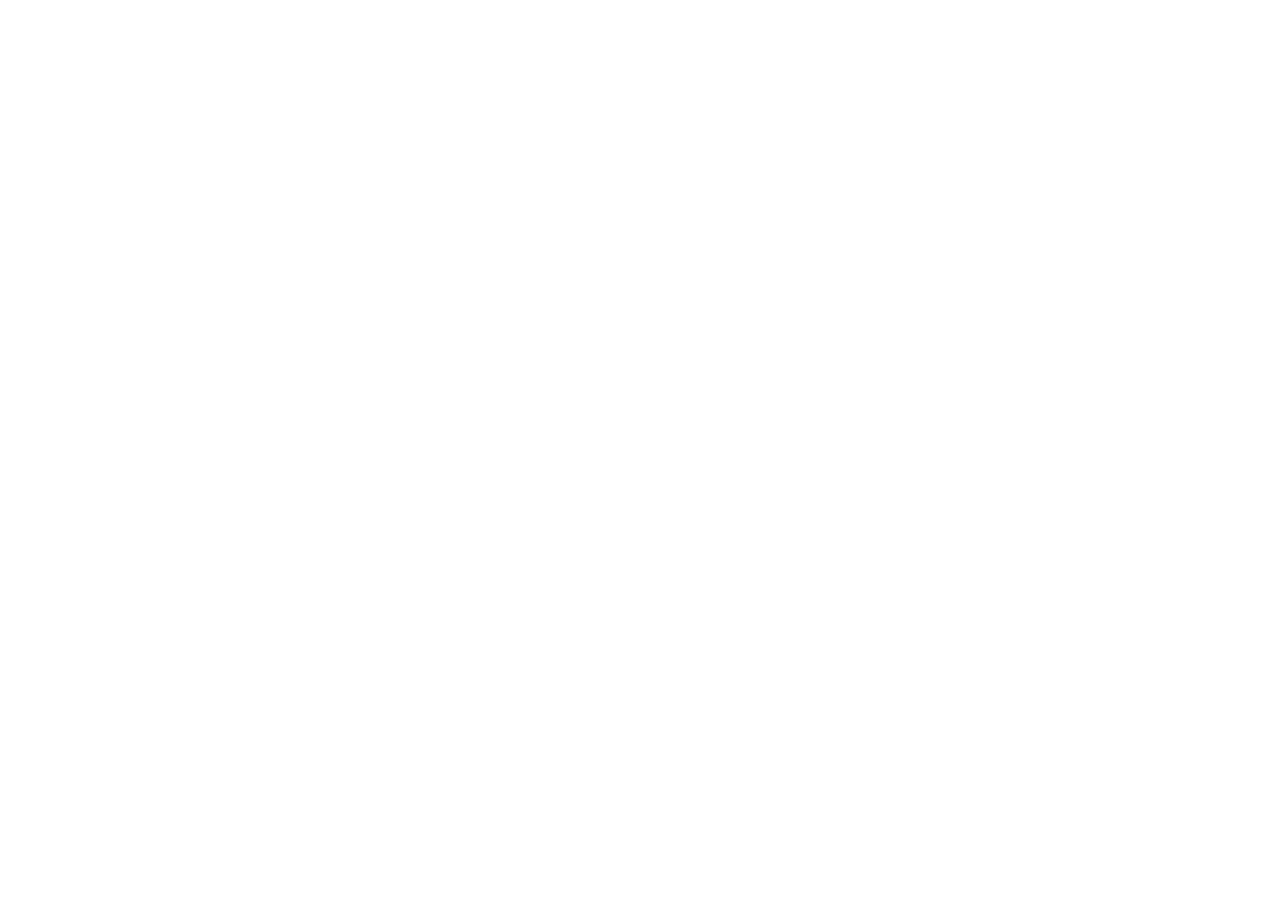
==== index.html @ 009076ec "first commit" ====
<!DOCTYPE html>
<html lang="en">
<head>
          <meta charset="UTF-8">
          <meta name="viewport" content="width=device-width, initial-scale=1.0">
          <title>B10A1-Challenge-Begins</title>
          <link rel="stylesheet" href="styles/style.css">
          <link rel="shortcut icon" href="developer-icon.png" type="image/x-icon">
</head>
<body>
          
</body>
</html>
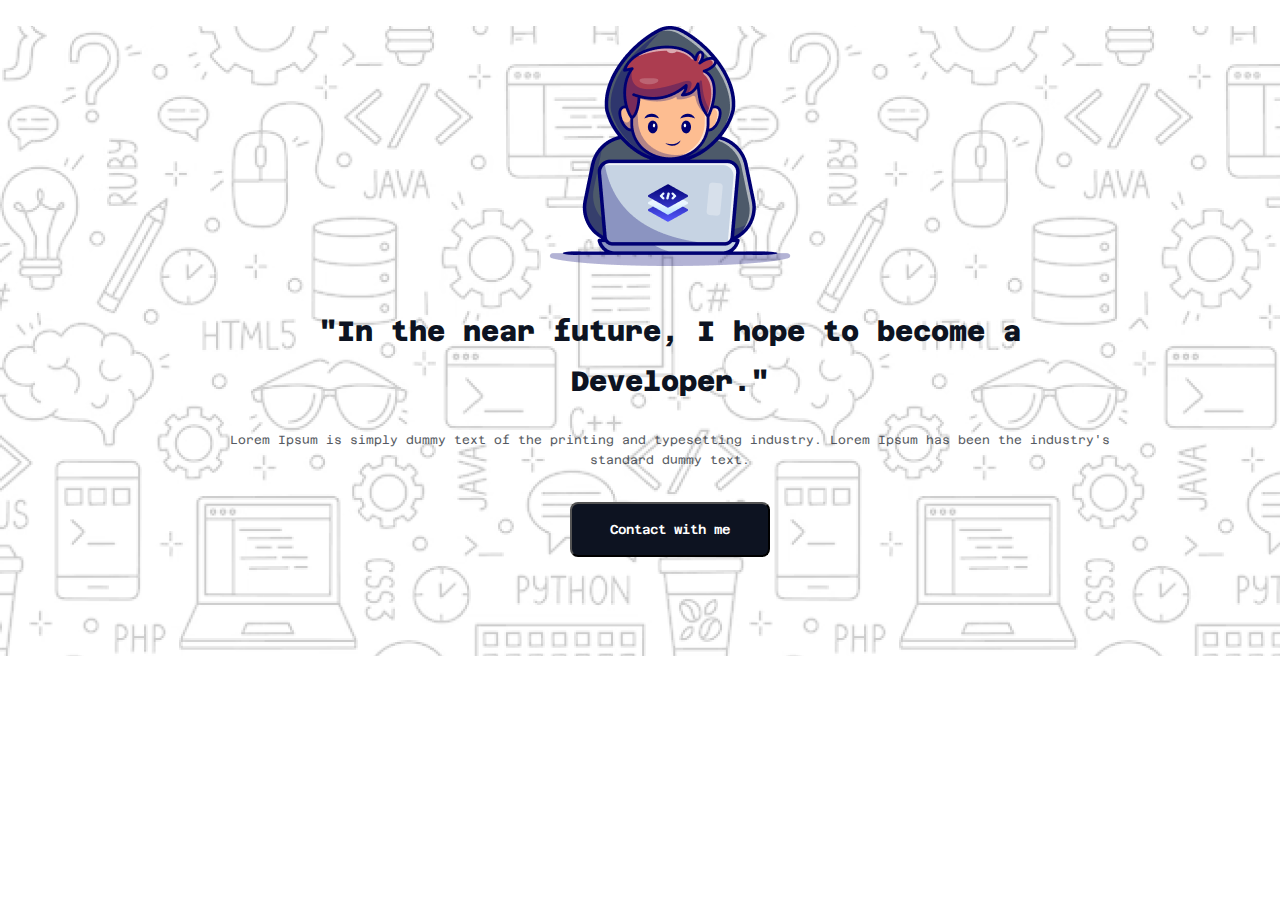
==== commit f8c7183e: "added by banner section" ====
--- a/index.html
+++ b/index.html
@@ -8,6 +8,35 @@
           <link rel="shortcut icon" href="developer-icon.png" type="image/x-icon">
 </head>
 <body>
+          <header>
+                    <!-- <nav class="navbar">
+                       <div class="nav-content">
+                               <h1>Awlad.H</h1>
+                                <button>Download Resume</button>
+                       </div>
+                    </nav> -->
+         <!-- banner-section-started-here -->
+
+         <div class="banner">
+          <div class="banner-content">
+               <div class="banner-container">
+
+                    <img src="./assets/Group.png" alt="">
+                    <h1>"In the near future, I hope to become a Developer."</h1>
+                    <p>Lorem Ipsum is simply dummy text of the printing and typesetting industry. Lorem Ipsum has been the industry's standard dummy text.</p>
+                    <button><span id="color">Contact with me</span></button>
+               </div>
+
+
+          </div>
+              
+         </div>
+
+         <!-- banner-section-ending-here -->
+                    
+          </header>
+          <main></main>
+          <footer></footer>
           
 </body>
 </html>--- a/styles/style.css
+++ b/styles/style.css
@@ -0,0 +1,90 @@
+@import url('https://fonts.googleapis.com/css2?family=Azeret+Mono:ital,wght@0,100..900;1,100..900&display=swap');
+
+
+
+*{
+          margin: 0;
+          padding: 0;
+}
+
+body{
+          font-family: "Azeret Mono", monospace;
+          font-optical-sizing: auto;
+}
+
+/* .navbar{
+          width: 1340px;
+          height: 60px;
+          margin: 0 auto;
+          border: 2px solid red;
+          margin-bottom: 10px;    
+}
+.navbar .nav-content{
+          display: flex;
+          flex-direction: column;
+          justify-content: space-between;
+
+}
+
+.navbar-name{
+          display: flex;
+          flex-direction: column;
+          justify-content:space-around; 
+          margin: 0 auto;
+} */
+
+.banner{
+          width: 1340px;
+          height: 630px;
+          margin: 0 auto;
+          background-image:url("../assets/Hero-bg.png") ;
+}
+.banner-content{
+          width: 898px;
+          height: 561px;
+          margin: 0 auto;
+          margin-top: 26px;
+}
+.banner-container{
+          display: flex;
+          flex-direction: column;
+          justify-content: center;
+          align-items: center;
+}
+.banner-container img{
+    margin-bottom: 40px;
+}
+.banner-container h1{
+          color: rgb(13, 19, 33);
+          font-family: Azeret Mono;
+          font-size: 28px;
+          font-weight: 800;
+          line-height: 50px;
+          text-align: center;
+          margin-bottom: 24px;
+ }
+ .banner-container p{
+          color: rgb(13, 19, 33);
+          font-family: Azeret Mono;
+          font-size: 12px;
+          font-weight: 400;
+          line-height: 20px;
+          opacity: 0.7;
+          text-align: center;
+          margin-bottom: 32px;
+ }
+
+ .banner-container button{
+          width: 200px;
+          height: 55px;
+          border-radius: 8px;
+          background: rgb(13, 19, 33);
+          
+ }
+#color{
+          color: rgb(255, 255, 255);
+          font-family: Azeret Mono;
+          font-size: 13px;
+          font-weight: 600;
+          line-height: 23px
+}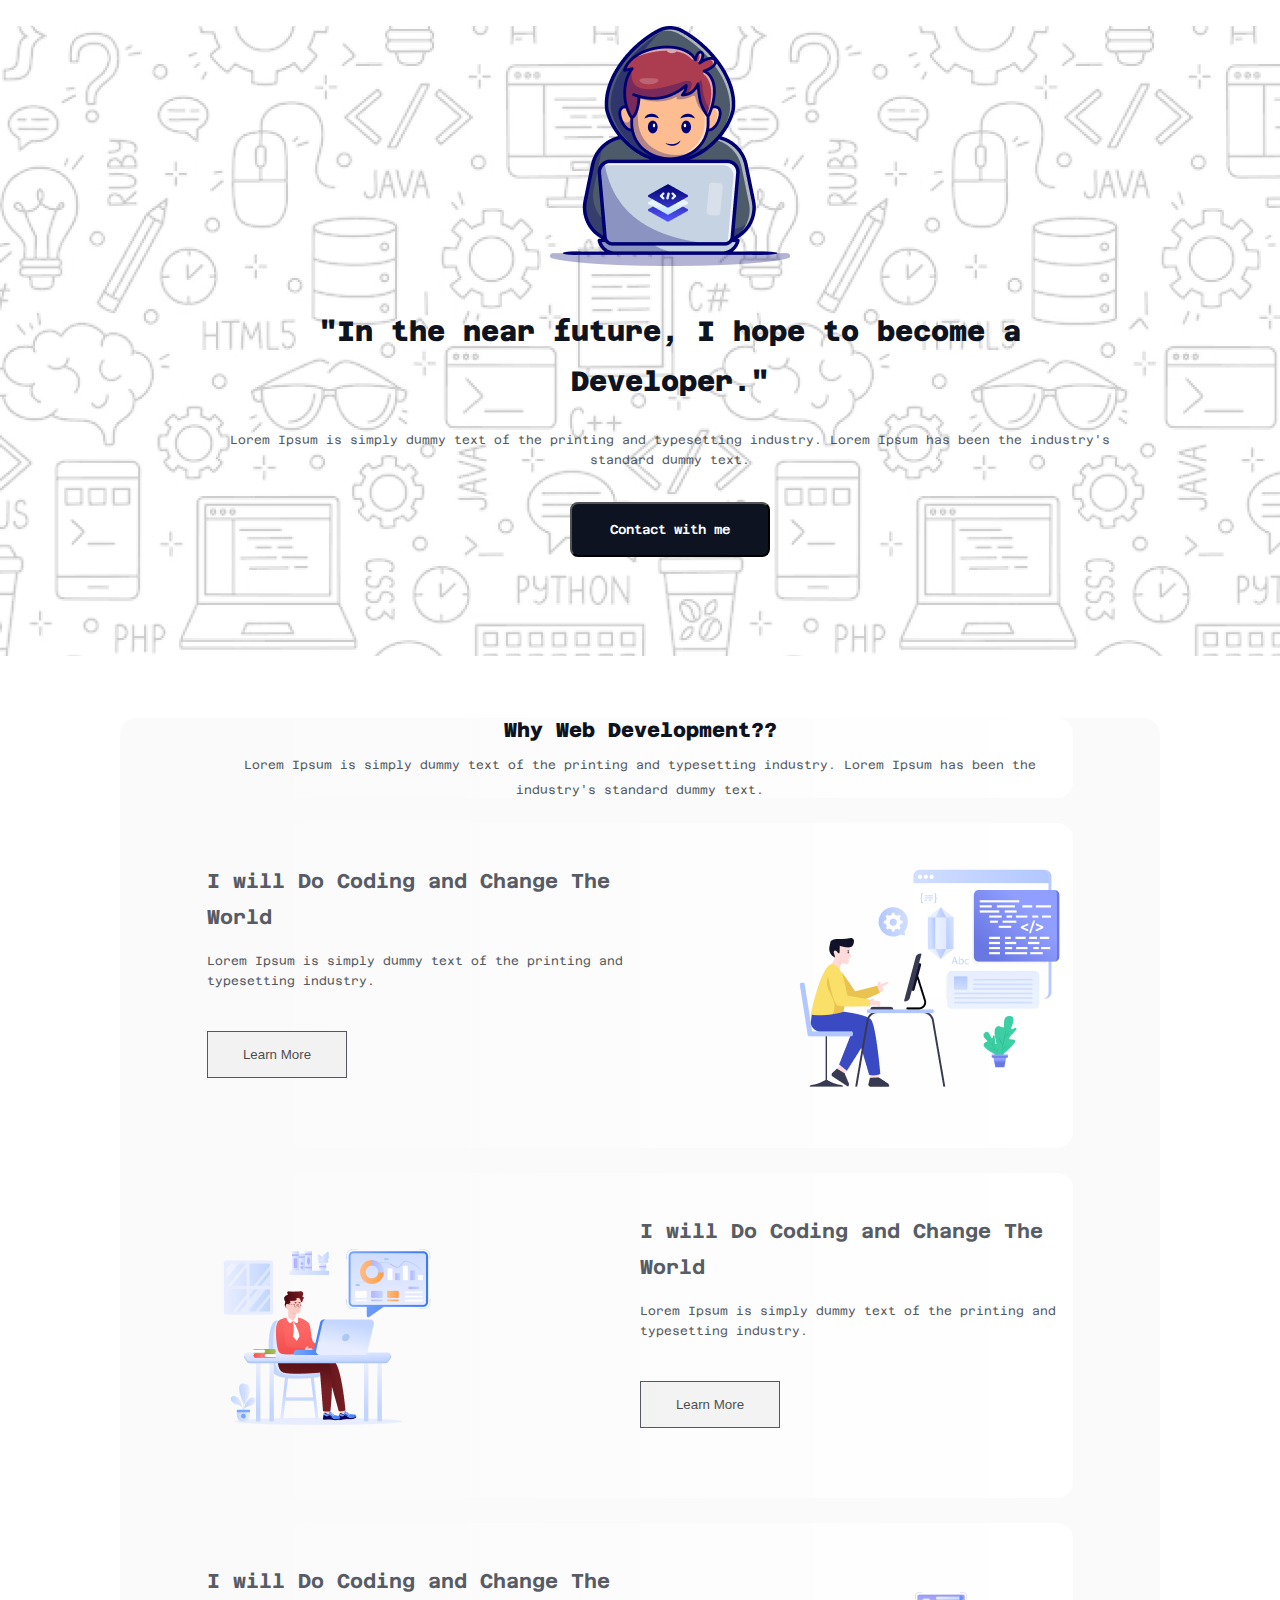
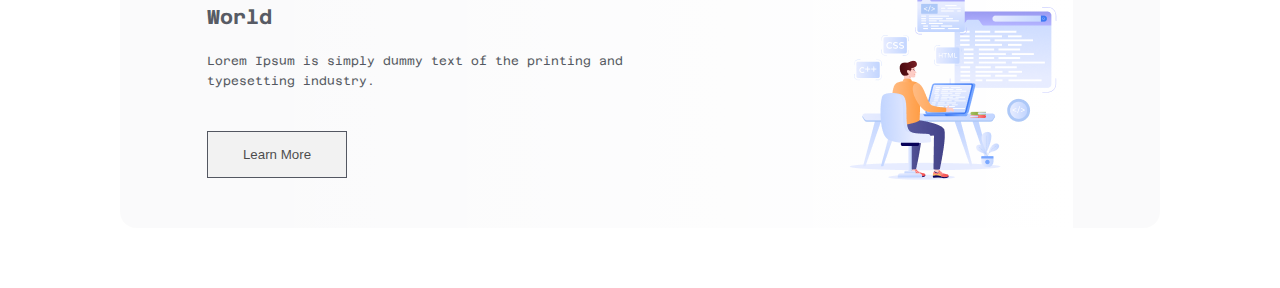
==== commit 631f407e: "added by development section" ====
--- a/index.html
+++ b/index.html
@@ -35,7 +35,52 @@
          <!-- banner-section-ending-here -->
                     
           </header>
-          <main></main>
+          <main>
+                <!-- web-development-section-started-here     -->
+                 <div class="development-section">
+                    <div class="development-container">
+                              <div class="development-content-1">
+                                  <h2>Why Web Development??</h2> 
+                                  <p>Lorem Ipsum is simply dummy text of the printing and typesetting industry. Lorem Ipsum has been the industry's standard dummy text.</p>     
+                              </div>
+                              <div class="development-content-2">
+                                        <div class="developer-text">
+                                            <h1>I will Do Coding and Change The World</h1>
+                                            <p>Lorem Ipsum is simply dummy text of the printing and typesetting industry.</p>
+                                            <button>Learn More</button>
+                                        </div>
+                                        <div class="developer-img">
+                                           <img src="assets/Layer_1.png" alt="">
+                                        </div>
+                              </div>
+                              <div class="development-content-3">
+                              
+                              <div class="developer-img2">
+                                  <img src="assets/Group 3.png" alt="">
+                               </div>
+
+                               <div class="developer-text">
+                                        <h1>I will Do Coding and Change The World</h1>
+                                        <p>Lorem Ipsum is simply dummy text of the printing and typesetting industry.</p>
+                                        <button>Learn More</button>
+                                    </div>
+                                        
+                              </div>
+                              <div class="development-content-4">
+                                        <div class="developer-text">
+                                                  <h1>I will Do Coding and Change The World</h1>
+                                                  <p>Lorem Ipsum is simply dummy text of the printing and typesetting industry.</p>
+                                                  <button>Learn More</button>
+                                              </div>
+                                              <div class="developer-img">
+                                                 <img src="assets/Group 4.png" alt="">
+                                              </div>
+                              </div>
+                    </div>
+                 </div>
+
+                <!-- web-development-section-end-here     -->
+          </main>
           <footer></footer>
           
 </body>
--- a/styles/style.css
+++ b/styles/style.css
@@ -87,4 +87,233 @@
           font-size: 13px;
           font-weight: 600;
           line-height: 23px
-}+}
+
+.development-section{
+          width: 1040px;
+          height: 1110px;
+          margin: 0 auto;
+          margin-top: 60px;
+          border-radius: 16px;
+          background: rgba(13, 19, 33, 0.02);
+ }
+.development-container{
+          width: 866px;
+          height: 1170px;
+          margin: 0 auto;
+          margin-top: 6%;
+
+}
+.development-content-1{
+          width: 100%;
+          height:80px ;
+          margin: 0 auto;
+          margin-bottom: 25px;
+          border-radius: 16px;
+          border-radius: 16px;
+           background: linear-gradient(270.00deg, rgb(255, 255, 255),rgba(255, 255, 255, 0) 100%);
+}
+.development-content-2{
+          width: 100%;
+          height:325px ;
+          margin: 0 auto;
+          margin-bottom: 25px;
+          border-radius: 16px;
+          background: linear-gradient(270.00deg, rgb(255, 255, 255),rgba(255, 255, 255, 0) 100%);
+}
+.development-content-3{
+          width: 100%;
+          height:325px ;
+          margin: 0 auto;
+          margin-bottom: 25px;
+          border-radius: 16px;
+          background: linear-gradient(270.00deg, rgb(255, 255, 255),rgba(255, 255, 255, 0) 100%);
+}
+.development-content-4{
+          width: 100%;
+          height:325px ;
+          margin: 0 auto;
+          margin-bottom: 25px;
+          border-radius: 16px;
+          background: linear-gradient(270.00deg, rgb(255, 255, 255),rgba(255, 255, 255, 0) 100%);
+}
+
+.development-content-1 h2{
+          color: rgb(13, 19, 33);
+          font-family: Azeret Mono;
+          font-size: 20px;
+          font-weight: 800;
+          line-height: 25px;
+          text-align: center;
+}
+.development-content-1 p{
+          color: rgb(13, 19, 33);
+          font-family: Azeret Mono;
+          font-size: 12px;
+          font-weight: 400;
+          line-height: 25px;
+          letter-spacing: 0%;
+          text-align: center;
+          margin-top: 10px;
+          opacity: 0.7;
+
+}
+
+.development-content-2{
+          display: flex;
+}
+.development-content-2 .developer-text{
+          width: 50%;
+          height: 100%;
+          margin: 0 auto;
+          margin-top: 20px;
+}
+.development-content-2 .developer-img{
+          width: 50%;
+          height: 100%;
+          margin: 0 auto;
+}
+.development-content-2 .developer-text h1{
+          color: rgba(13, 19, 33, 0.7);
+          font-family: Azeret Mono;
+          font-size: 20px;
+          font-weight: 700;
+          line-height: 36px;
+          letter-spacing: 0%;
+          text-align: left;
+          margin-bottom: 16px;
+          margin-top: 20px;
+}
+
+.development-content-2 .developer-text p{
+          color: rgb(13, 19, 33);
+          font-family: Azeret Mono;
+          font-size: 12px;
+          font-weight: 400;
+          line-height: 20px;
+          letter-spacing: 0%;
+          text-align: left;
+          opacity: 0.7;
+
+}
+.development-content-2 .developer-text button{
+          width: 140px;
+          height: 47px;
+          /* margin: 32px 0px; */
+          box-sizing: border-box;
+          border: 1px solid rgb(13, 19, 33);
+          opacity: 0.7;
+          margin-top: 40px;
+
+}
+.developer-img{
+          display: flex;
+          justify-content:end;
+          align-items: center;
+}
+.development-content-3{
+          display: flex;
+}
+.development-content-3 .developer-text{
+          width: 50%;
+          height: 100%;
+          margin: 0 auto;
+          margin-top: 20px;
+}
+.development-content-3 .developer-img2{
+          width: 50%;
+          height: 100%;
+          margin: 0 auto;
+}
+.development-content-3 .developer-text h1{
+          color: rgba(13, 19, 33, 0.7);
+          font-family: Azeret Mono;
+          font-size: 20px;
+          font-weight: 700;
+          line-height: 36px;
+          letter-spacing: 0%;
+          text-align: left;
+          margin-bottom: 16px;
+          margin-top: 20px;
+}
+
+.development-content-3 .developer-text p{
+          color: rgb(13, 19, 33);
+          font-family: Azeret Mono;
+          font-size: 12px;
+          font-weight: 400;
+          line-height: 20px;
+          letter-spacing: 0%;
+          text-align: left;
+          opacity: 0.7;
+
+}
+.development-content-3 .developer-text button{
+          width: 140px;
+          height: 47px;
+          /* margin: 32px 0px; */
+          box-sizing: border-box;
+          border: 1px solid rgb(13, 19, 33);
+          opacity: 0.7;
+          margin-top: 40px;
+
+}
+.developer-img2{
+          display: flex;
+          
+          align-items: center;
+}
+.development-content-4{
+          display: flex;
+}
+.development-content-4 .developer-text{
+          width: 50%;
+          height: 100%;
+          margin: 0 auto;
+          margin-top: 20px;
+}
+.development-content-4 .developer-img{
+          width: 50%;
+          height: 100%;
+          margin: 0 auto;
+}
+.development-content-4 .developer-text h1{
+          color: rgba(13, 19, 33, 0.7);
+          font-family: Azeret Mono;
+          font-size: 20px;
+          font-weight: 700;
+          line-height: 36px;
+          letter-spacing: 0%;
+          text-align: left;
+          margin-bottom: 16px;
+          margin-top: 20px;
+}
+
+.development-content-4 .developer-text p{
+          color: rgb(13, 19, 33);
+          font-family: Azeret Mono;
+          font-size: 12px;
+          font-weight: 400;
+          line-height: 20px;
+          letter-spacing: 0%;
+          text-align: left;
+          opacity: 0.7;
+
+}
+.development-content-4 .developer-text button{
+          width: 140px;
+          height: 47px;
+          /* margin: 32px 0px; */
+          box-sizing: border-box;
+          border: 1px solid rgb(13, 19, 33);
+          opacity: 0.7;
+          margin-top: 40px;
+
+}
+.developer-img{
+          display: flex;
+          
+          align-items: center;
+}
+
+
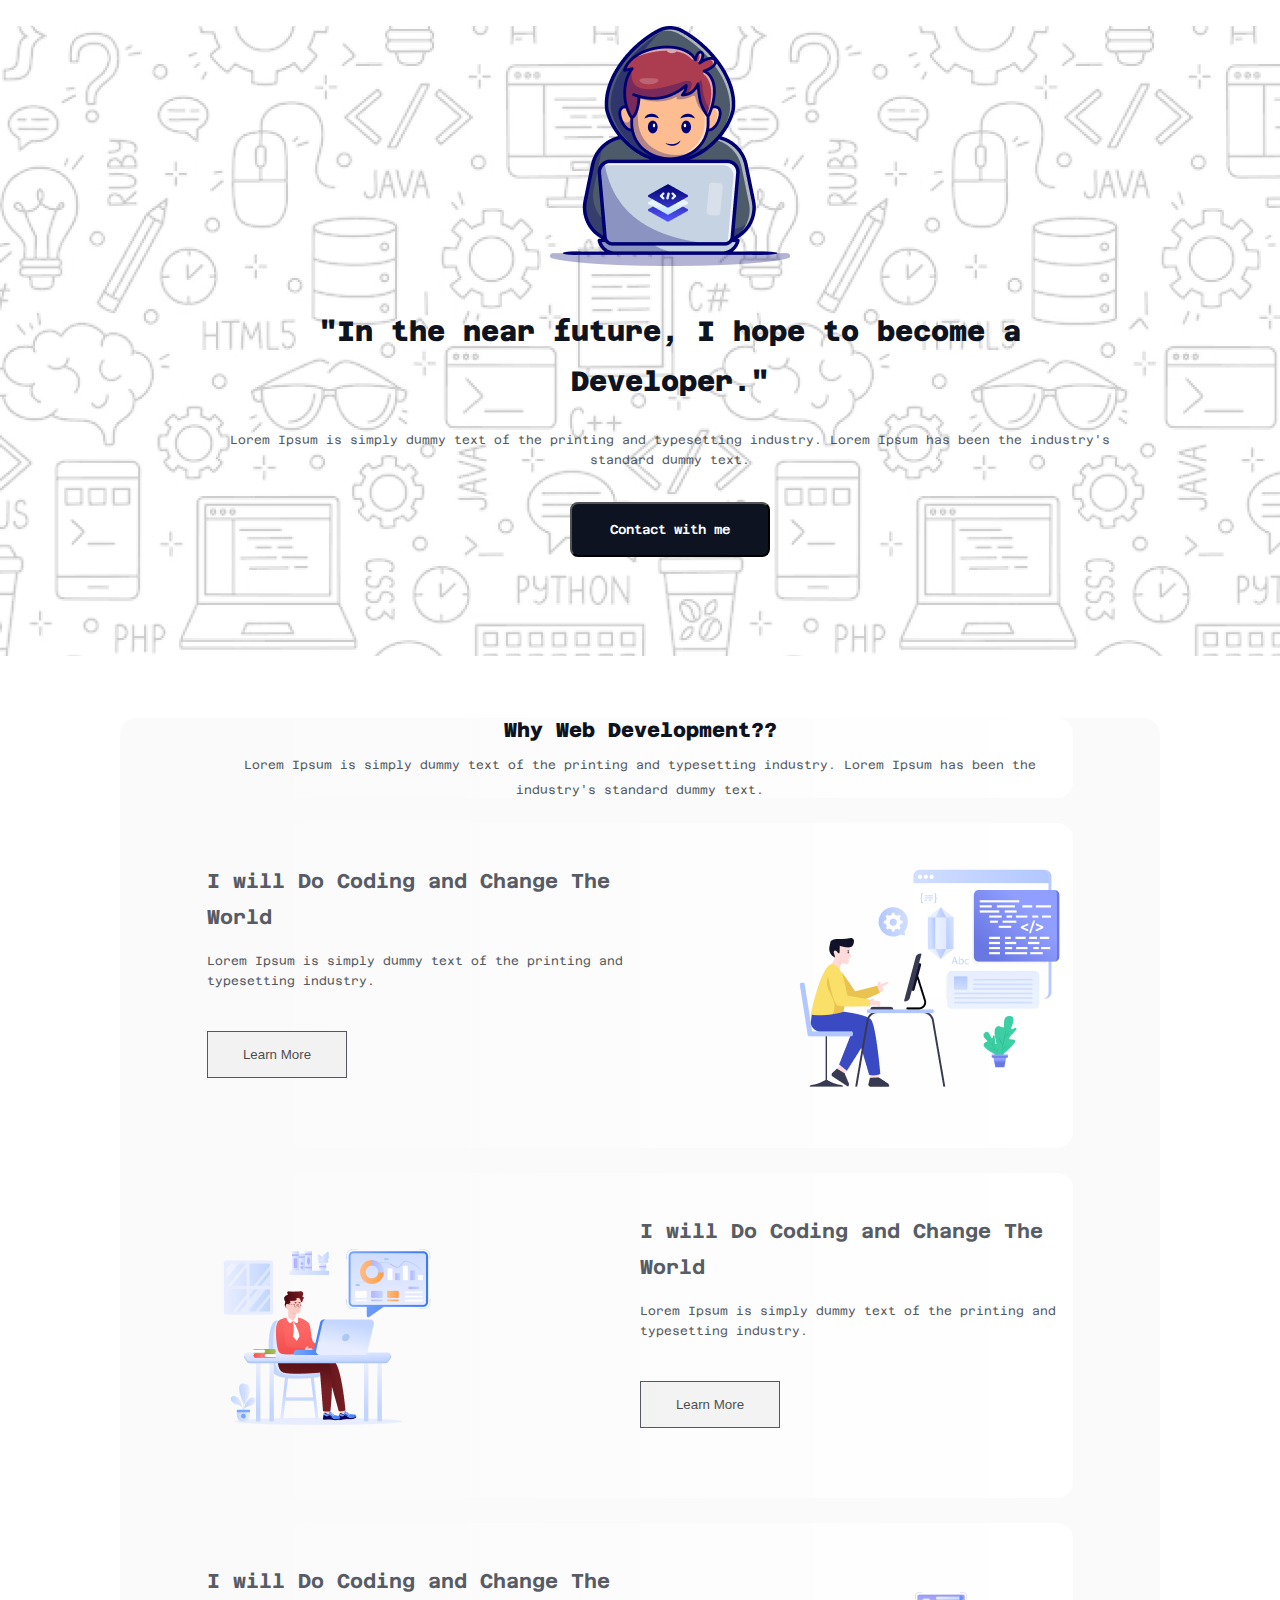
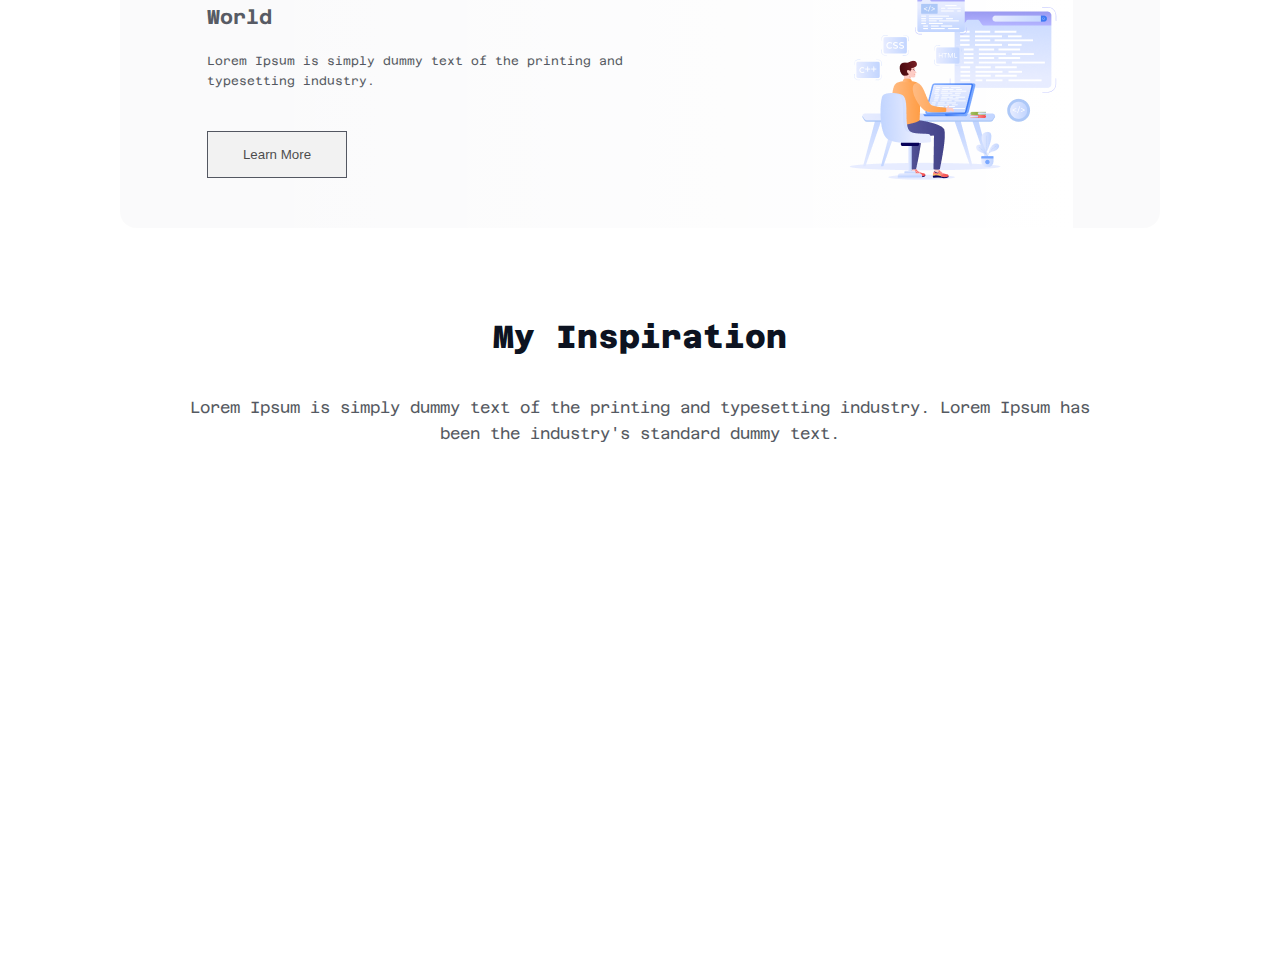
==== commit aca36bd9: "my inspiration by added" ====
--- a/index.html
+++ b/index.html
@@ -80,6 +80,19 @@
                  </div>
 
                 <!-- web-development-section-end-here     -->
+
+                <!-- my-inspiration-section-started-here -->
+                 <div class="inspiration-container">
+                    <div class="inspiration-text">
+                       <h1>My Inspiration</h1>
+                       <p>Lorem Ipsum is simply dummy text of the printing and typesetting industry. Lorem Ipsum has been the industry's standard dummy text.</p>
+                    </div>
+                    <div class="inspiration-video">
+                              <!-- <video controls src="https://www.youtube.com/watch?v=e3sXPZlvsNU"></video> -->
+                              <iframe width="560" height="315" src="https://www.youtube.com/embed/e3sXPZlvsNU?si=xaztNoD6vvTavTs6" title="YouTube video player" frameborder="0" allow="accelerometer; autoplay; clipboard-write; encrypted-media; gyroscope; picture-in-picture; web-share" referrerpolicy="strict-origin-when-cross-origin" allowfullscreen></iframe>
+                    </div>
+                 </div>
+                <!-- my-inspiration-section-end-here -->
           </main>
           <footer></footer>
           
--- a/styles/style.css
+++ b/styles/style.css
@@ -316,4 +316,52 @@
           align-items: center;
 }
 
-
+.inspiration-container{
+          width: 1040px;
+          height: 675px;  
+          margin: 0 auto; 
+          margin-top: 70px;
+}
+.inspiration-container .inspiration-text{
+          width: 90%;
+          height: 170px;
+          margin: 0 auto;
+}
+.inspiration-container .inspiration-video{
+          width: 100%;
+          height: 490px;
+          margin: 0 auto;
+          margin-top: 10px;
+}
+.inspiration-container .inspiration-text h1{
+          height: 37px;
+          color: rgb(13, 19, 33);
+          font-family: Azeret Mono;
+          font-size: 32px;
+          font-weight: 800;
+          line-height: 37px;
+          letter-spacing: 0%;
+          text-align: center;
+          padding-top: 20px;
+}
+.inspiration-container .inspiration-text p{
+          color: rgb(13, 19, 33);
+          font-family: Azeret Mono;
+          font-size: 16px;
+          font-weight: 400;
+          line-height: 26px;
+          letter-spacing: 0%;
+          text-align: center;
+          opacity: 0.7;
+          padding-top: 40px;
+}
+
+.inspiration-container .inspiration-video iframe{
+          width: 100%;
+          height: 490px;
+          margin: 0 auto;
+          
+
+}
+
+
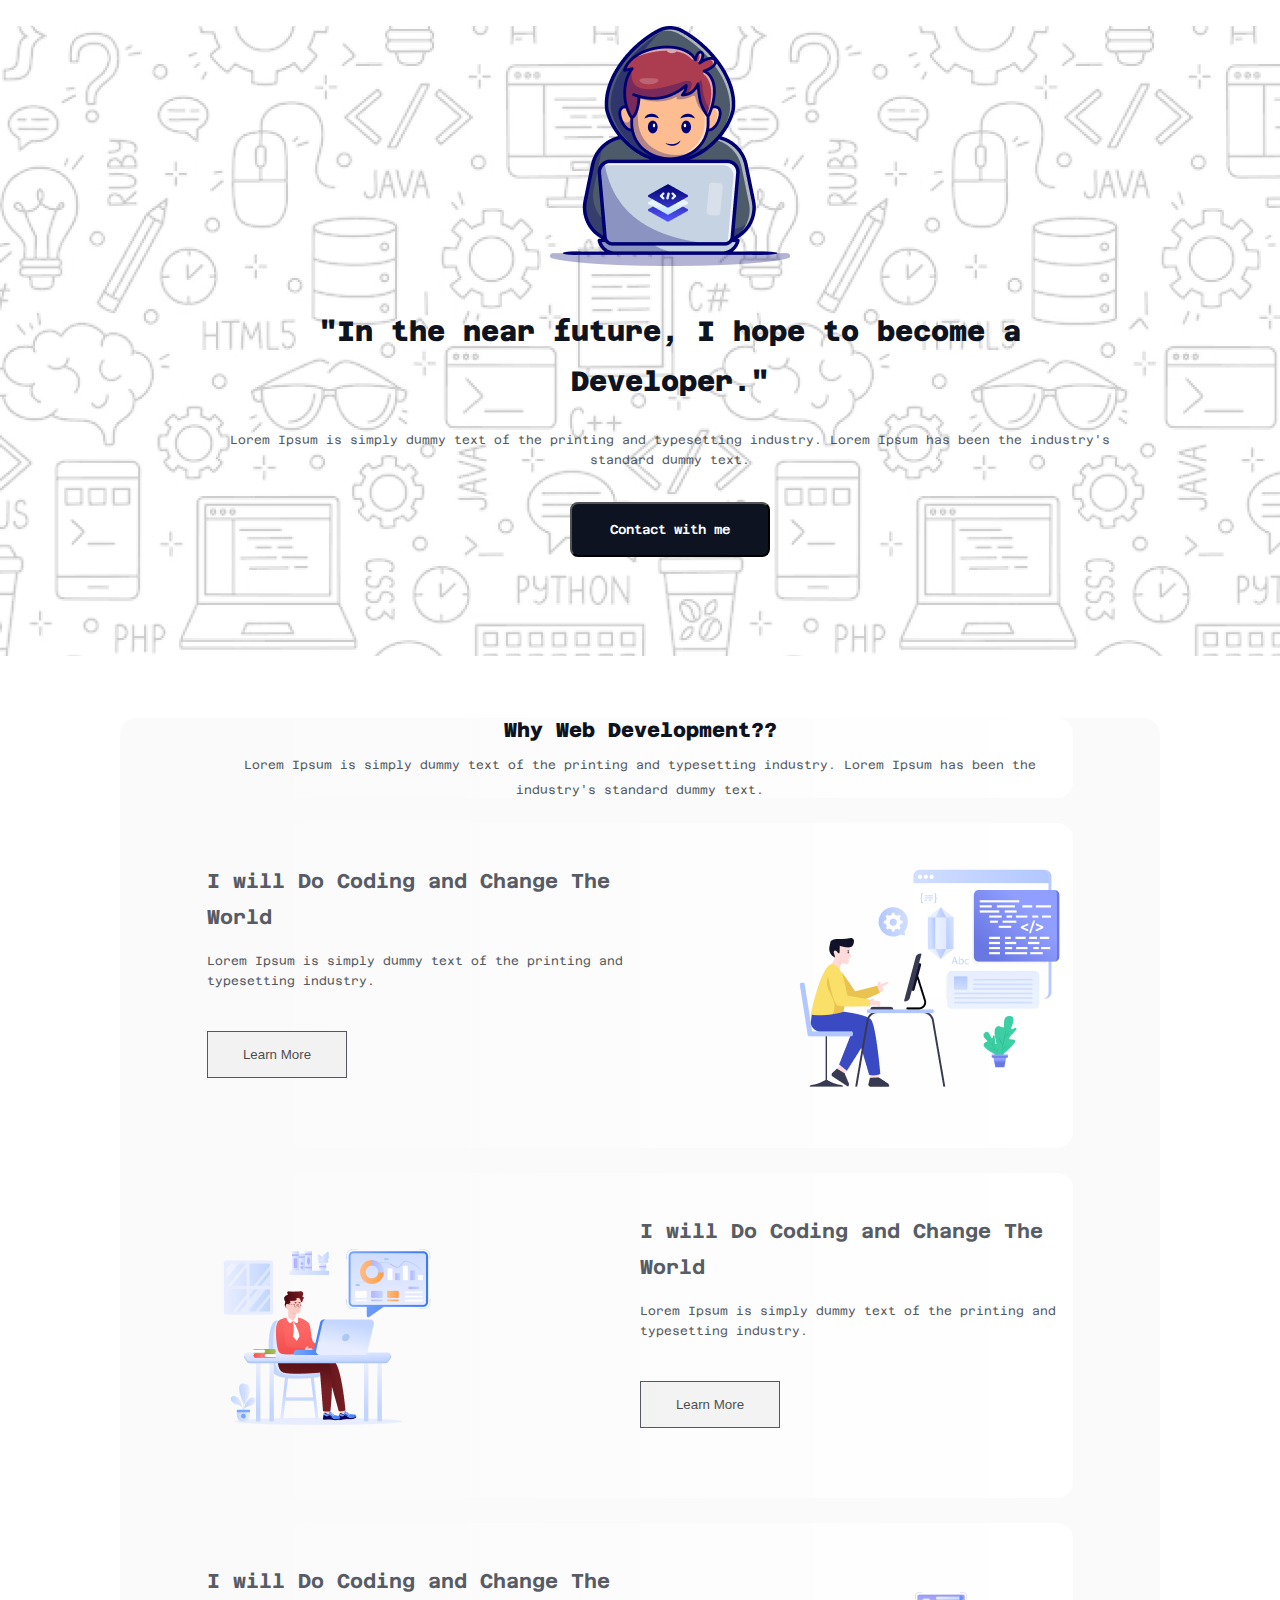
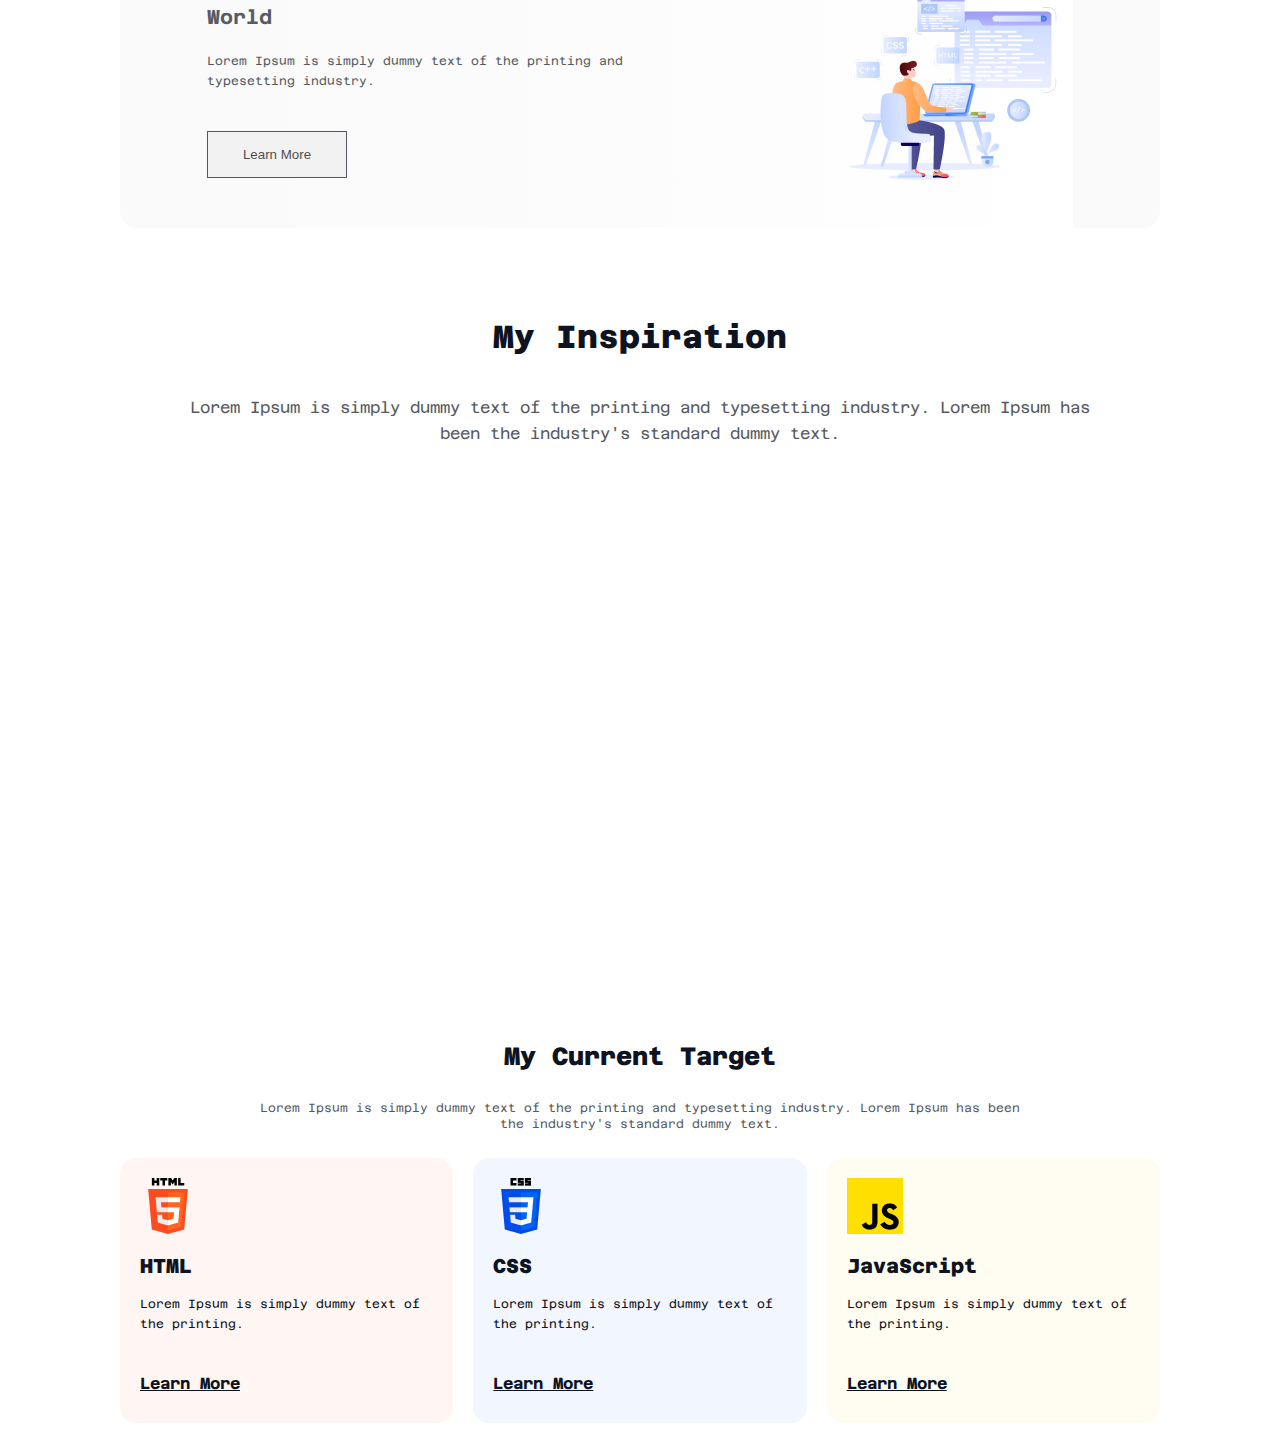
==== commit c53133f9: "current target by added" ====
--- a/index.html
+++ b/index.html
@@ -93,6 +93,34 @@
                     </div>
                  </div>
                 <!-- my-inspiration-section-end-here -->
+              <!-- current-target-section-started-here -->
+               <div class="target-container">
+                    <div class="target-text">
+                              <h1>My Current Target</h1>
+                              <p>Lorem Ipsum is simply dummy text of the printing and typesetting industry. Lorem Ipsum has been the industry's standard dummy text.</p>
+                    </div>
+                    <div class="target-card-section">
+                        <div class="target-card1">
+                              <img src="assets/html.png" alt="">
+                              <h1>HTML</h1>
+                              <p>Lorem Ipsum is simply dummy text of the printing.</p>
+                              <a href="">Learn More</a>
+                        </div>
+                        <div class="target-card2">
+                              <img src="assets/css.png" alt="">
+                              <h1>CSS</h1>
+                              <p>Lorem Ipsum is simply dummy text of the printing.</p>
+                              <a href="">Learn More</a>
+                        </div>
+                        <div class="target-card3">
+                              <img src="assets/js.png" alt="">
+                              <h1>JavaScript</h1>
+                              <p>Lorem Ipsum is simply dummy text of the printing.</p>
+                              <a href="">Learn More</a>
+                        </div>
+                    </div>
+               </div>
+              <!-- current-target-section-end-here -->
           </main>
           <footer></footer>
           
--- a/styles/style.css
+++ b/styles/style.css
@@ -364,4 +364,180 @@
 
 }
 
-
+.target-container{
+          width: 1040px;
+          height: 400px;
+          margin: 0 auto;
+          margin-top: 60px;
+
+}
+
+.target-container .target-text{
+          width:80%;
+          height: 100px;
+          margin: 0 auto;
+}
+
+
+.target-container .target-text h1{
+          color: rgb(13, 19, 33);
+          font-family: Azeret Mono;
+          font-size: 25px;
+          font-weight: 800;
+          line-height: 37px;
+          letter-spacing: 0%;
+          text-align: center;
+          padding-top: 5px;
+}
+
+.target-container .target-text p{
+          color: rgb(13, 19, 33);
+          font-family: Azeret Mono;
+          font-size: 12px;
+          font-weight: 400;
+          line-height: 16px;
+          letter-spacing: 0%;
+          text-align: center;
+          opacity: 0.7;
+          padding: 25px;
+
+}
+
+.target-container .target-card-section{
+          width:100%;
+          height: 270px;
+          margin: 0 auto;
+          margin-top:25px ;
+          display: flex;
+          justify-content: space-between;
+          gap: 20px;
+}
+
+.target-container .target-card1 {
+          width: 30%;
+          height: 225px;
+          padding: 20px;
+          border-radius: 16px;
+          background: rgba(255, 76, 30, 0.05);
+}
+.target-container .target-card1 h1{
+          color: rgb(13, 19, 33);
+          font-family: Azeret Mono;
+          font-size: 20px;
+          font-weight: 800;
+          line-height: 36px;
+          letter-spacing: 0%;
+          text-align: left;
+          padding-top: 10px;
+}
+.target-container .target-card1 p{
+          color: rgb(13, 19, 33);
+          font-family: Azeret Mono;
+          font-size: 12px;
+          font-weight: 400;
+          line-height: 20px;
+          letter-spacing: 0%;
+          text-align: left;
+          padding-top:10px;
+          padding-bottom: 40px;
+}
+
+.target-container .target-card1 a{
+          color: rgb(13, 19, 33);
+          font-family: Azeret Mono;
+          font-size: 16px;
+          font-weight: 700;
+          line-height: 19px;
+          letter-spacing: 0%;
+          text-align: left;
+          text-decoration-line: underline;
+               
+}
+
+.target-container .target-card2 {
+          width: 30%;
+          height: 225px;
+          padding: 20px;
+          border-radius: 16px;
+          background: rgba(0, 76, 232, 0.05);
+}
+.target-container .target-card2 h1{
+          color: rgb(13, 19, 33);
+          font-family: Azeret Mono;
+          font-size: 20px;
+          font-weight: 800;
+          line-height: 36px;
+          letter-spacing: 0%;
+          text-align: left;
+          padding-top: 10px;
+}
+.target-container .target-card2 p{
+          color: rgb(13, 19, 33);
+          font-family: Azeret Mono;
+          font-size: 12px;
+          font-weight: 400;
+          line-height: 20px;
+          letter-spacing: 0%;
+          text-align: left;
+          padding-top:10px;
+          padding-bottom: 40px;
+}
+
+.target-container .target-card2 a{
+          color: rgb(13, 19, 33);
+          font-family: Azeret Mono;
+          font-size: 16px;
+          font-weight: 700;
+          line-height: 19px;
+          letter-spacing: 0%;
+          text-align: left;
+          text-decoration-line: underline;
+               
+}
+
+.target-container .target-card3 {
+          width: 30%;
+          height: 225px;
+          padding: 20px;
+          border-radius: 16px;
+          background: rgba(255, 223, 0, 0.05);
+}
+.target-container .target-card3 h1{
+          color: rgb(13, 19, 33);
+          font-family: Azeret Mono;
+          font-size: 20px;
+          font-weight: 800;
+          line-height: 36px;
+          letter-spacing: 0%;
+          text-align: left;
+          padding-top: 10px;
+}
+.target-container .target-card3 p{
+          color: rgb(13, 19, 33);
+          font-family: Azeret Mono;
+          font-size: 12px;
+          font-weight: 400;
+          line-height: 20px;
+          letter-spacing: 0%;
+          text-align: left;
+          padding-top:10px;
+          padding-bottom: 40px;
+}
+
+.target-container .target-card3 a{
+          color: rgb(13, 19, 33);
+          font-family: Azeret Mono;
+          font-size: 16px;
+          font-weight: 700;
+          line-height: 19px;
+          letter-spacing: 0%;
+          text-align: left;
+          text-decoration-line: underline;
+               
+}
+
+
+
+
+
+
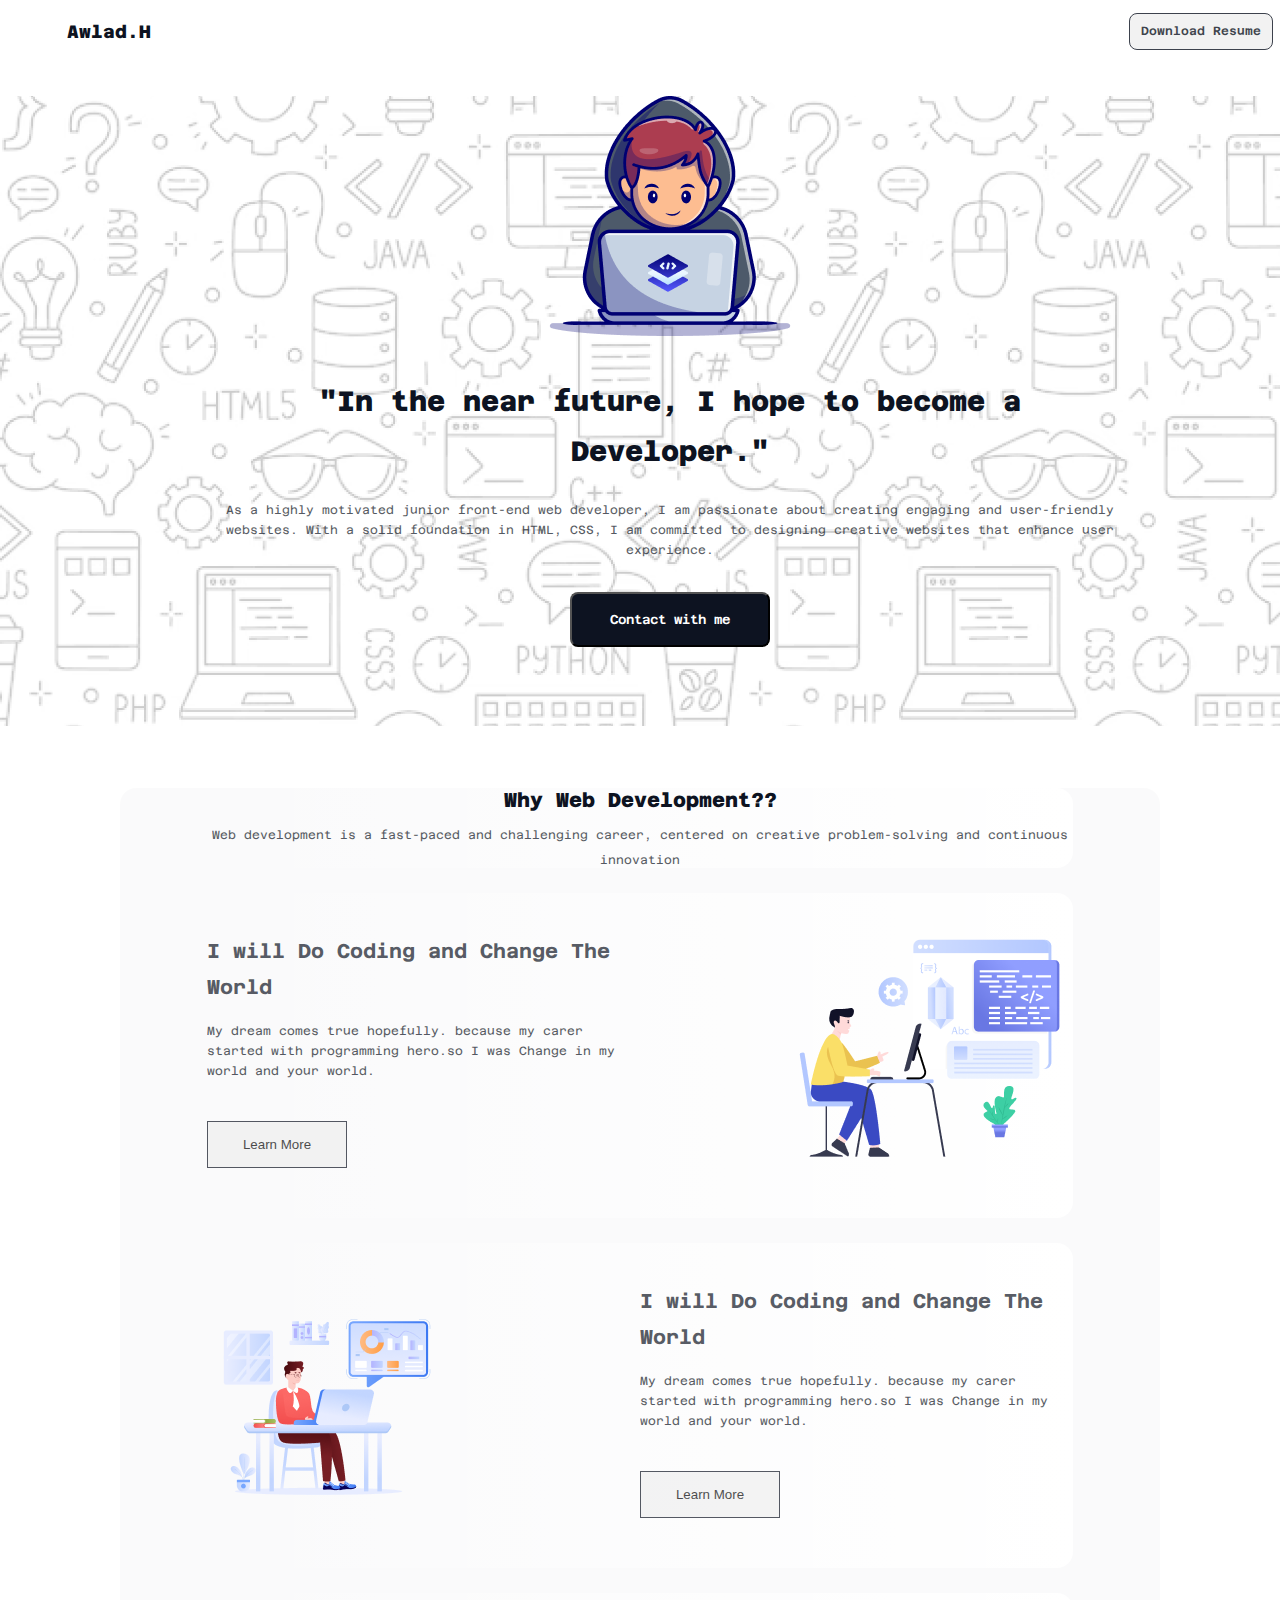
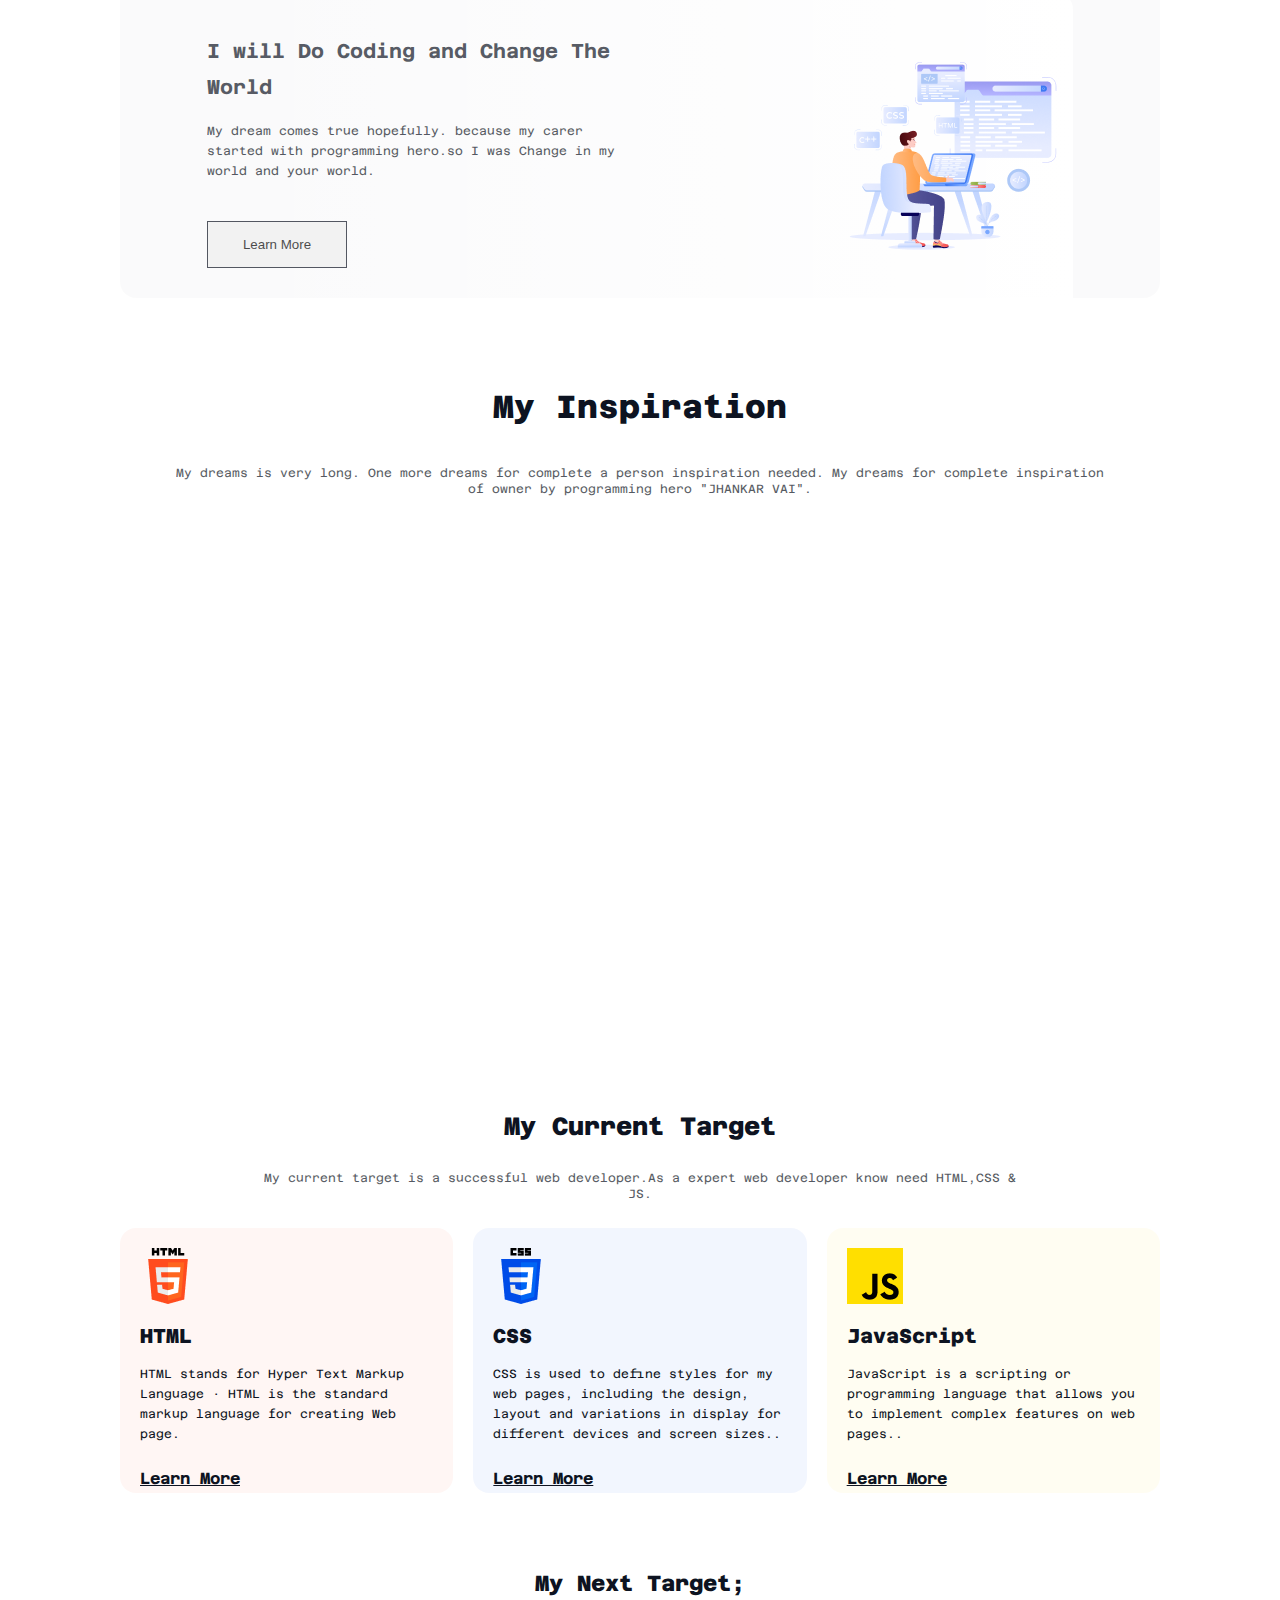
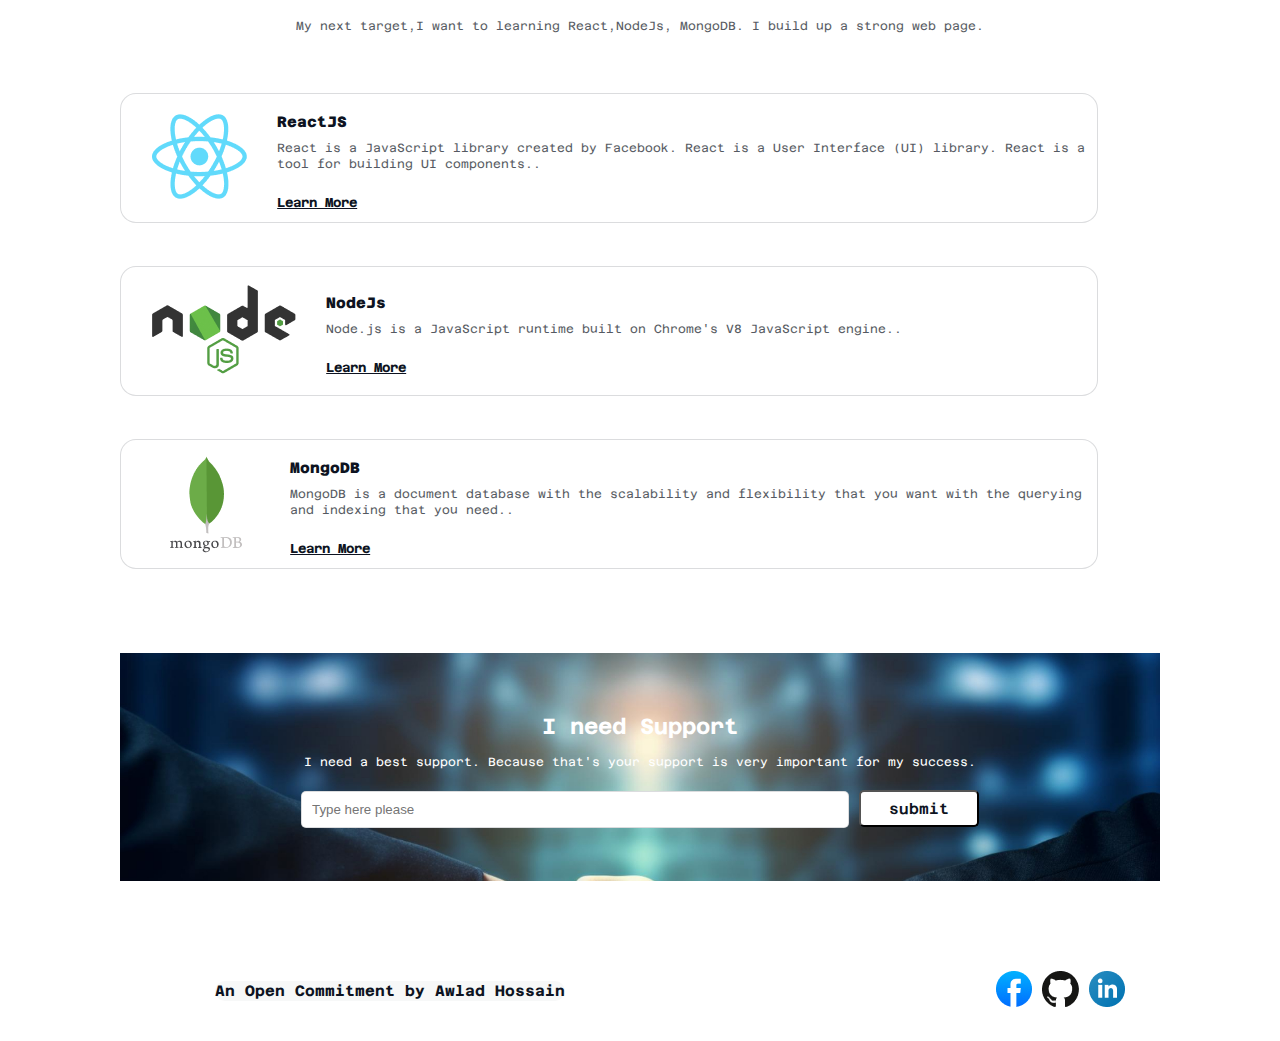
==== commit 409901c3: "my project has been done" ====
--- a/index.html
+++ b/index.html
@@ -5,16 +5,21 @@
           <meta name="viewport" content="width=device-width, initial-scale=1.0">
           <title>B10A1-Challenge-Begins</title>
           <link rel="stylesheet" href="styles/style.css">
+          <link rel="stylesheet" href="styles/navigation.css">
           <link rel="shortcut icon" href="developer-icon.png" type="image/x-icon">
 </head>
 <body>
           <header>
-                    <!-- <nav class="navbar">
-                       <div class="nav-content">
-                               <h1>Awlad.H</h1>
-                                <button>Download Resume</button>
-                       </div>
-                    </nav> -->
+                    <nav class="navbar">
+                      <div class="nav-section">
+                        <div class="nav-content">
+                           <h1>Awlad.H</h1>
+                   </div>
+                   <div class="nav-btn">
+                    <button>Download Resume</button>
+                   </div>
+                      </div>
+                    </nav>
          <!-- banner-section-started-here -->
 
          <div class="banner">
@@ -22,9 +27,9 @@
                <div class="banner-container">
 
                     <img src="./assets/Group.png" alt="">
-                    <h1>"In the near future, I hope to become a Developer."</h1>
-                    <p>Lorem Ipsum is simply dummy text of the printing and typesetting industry. Lorem Ipsum has been the industry's standard dummy text.</p>
-                    <button><span id="color">Contact with me</span></button>
+                     <h1>"In the near future, I hope to become a Developer."</h1>
+                     <p>As a highly motivated junior front-end web developer, I am passionate about creating engaging and user-friendly websites. With a solid foundation in HTML, CSS, I am committed to designing creative websites that enhance user experience.</p> 
+                    <a href="about.html"><button><span id="color">Contact with me</span></button></a>
                </div>
 
 
@@ -37,47 +42,47 @@
           </header>
           <main>
                 <!-- web-development-section-started-here     -->
-                 <div class="development-section">
-                    <div class="development-container">
-                              <div class="development-content-1">
-                                  <h2>Why Web Development??</h2> 
-                                  <p>Lorem Ipsum is simply dummy text of the printing and typesetting industry. Lorem Ipsum has been the industry's standard dummy text.</p>     
-                              </div>
-                              <div class="development-content-2">
-                                        <div class="developer-text">
-                                            <h1>I will Do Coding and Change The World</h1>
-                                            <p>Lorem Ipsum is simply dummy text of the printing and typesetting industry.</p>
-                                            <button>Learn More</button>
-                                        </div>
-                                        <div class="developer-img">
-                                           <img src="assets/Layer_1.png" alt="">
-                                        </div>
-                              </div>
-                              <div class="development-content-3">
-                              
-                              <div class="developer-img2">
-                                  <img src="assets/Group 3.png" alt="">
-                               </div>
-
-                               <div class="developer-text">
-                                        <h1>I will Do Coding and Change The World</h1>
-                                        <p>Lorem Ipsum is simply dummy text of the printing and typesetting industry.</p>
-                                        <button>Learn More</button>
-                                    </div>
-                                        
-                              </div>
-                              <div class="development-content-4">
-                                        <div class="developer-text">
-                                                  <h1>I will Do Coding and Change The World</h1>
-                                                  <p>Lorem Ipsum is simply dummy text of the printing and typesetting industry.</p>
-                                                  <button>Learn More</button>
-                                              </div>
-                                              <div class="developer-img">
-                                                 <img src="assets/Group 4.png" alt="">
-                                              </div>
-                              </div>
-                    </div>
-                 </div>
+                  <div class="development-section">
+                     <div class="development-container">
+                               <div class="development-content-1">
+                                   <h2>Why Web Development??</h2> 
+                                   <p>Web development is a fast-paced and challenging career, centered on creative problem-solving and continuous innovation</p>     
+                               </div>
+                               <div class="development-content-2">
+                                         <div class="developer-text">
+                                             <h1>I will Do Coding and Change The World</h1>
+                                             <p>My dream comes true hopefully. because my carer started with programming hero.so I was Change in my world and your world.</p>
+                                             <button>Learn More</button>
+                                         </div>
+                                         <div class="developer-img">
+                                            <img src="assets/Layer_1.png" alt="">
+                                         </div>
+                               </div>
+                               <div class="development-content-3">
+                               
+                               <div class="developer-img2">
+                                   <img src="assets/Group 3.png" alt="">
+                                </div>
+ 
+                                <div class="developer-text">
+                                         <h1>I will Do Coding and Change The World</h1>
+                                         <p>My dream comes true hopefully. because my carer started with programming hero.so I was Change in my world and your world.</p>
+                                         <button>Learn More</button>
+                                     </div>
+                                         
+                               </div>
+                               <div class="development-content-4">
+                                         <div class="developer-text">
+                                                   <h1>I will Do Coding and Change The World</h1>
+                                                   <p>My dream comes true hopefully. because my carer started with programming hero.so I was Change in my world and your world.</p>
+                                                   <button>Learn More</button>
+                                               </div>
+                                               <div class="developer-img">
+                                                  <img src="assets/Group 4.png" alt="">
+                                               </div>
+                               </div>
+                     </div>
+                  </div>
 
                 <!-- web-development-section-end-here     -->
 
@@ -85,7 +90,7 @@
                  <div class="inspiration-container">
                     <div class="inspiration-text">
                        <h1>My Inspiration</h1>
-                       <p>Lorem Ipsum is simply dummy text of the printing and typesetting industry. Lorem Ipsum has been the industry's standard dummy text.</p>
+                       <p>My dreams is very long. One more dreams for complete a person inspiration needed. My dreams for complete inspiration of owner by programming hero "JHANKAR VAI".</p>
                     </div>
                     <div class="inspiration-video">
                               <!-- <video controls src="https://www.youtube.com/watch?v=e3sXPZlvsNU"></video> -->
@@ -97,32 +102,101 @@
                <div class="target-container">
                     <div class="target-text">
                               <h1>My Current Target</h1>
-                              <p>Lorem Ipsum is simply dummy text of the printing and typesetting industry. Lorem Ipsum has been the industry's standard dummy text.</p>
+                              <p>My current target is a successful web developer.As a expert web developer know need HTML,CSS & JS.</p>
                     </div>
                     <div class="target-card-section">
                         <div class="target-card1">
                               <img src="assets/html.png" alt="">
                               <h1>HTML</h1>
-                              <p>Lorem Ipsum is simply dummy text of the printing.</p>
+                              <p>HTML stands for Hyper Text Markup Language · HTML is the standard markup language for creating Web page.</p>
                               <a href="">Learn More</a>
                         </div>
                         <div class="target-card2">
                               <img src="assets/css.png" alt="">
                               <h1>CSS</h1>
-                              <p>Lorem Ipsum is simply dummy text of the printing.</p>
+                              <p>CSS is used to define styles for my web pages, including the design, layout and variations in display for different devices and screen sizes..</p>
                               <a href="">Learn More</a>
                         </div>
                         <div class="target-card3">
                               <img src="assets/js.png" alt="">
                               <h1>JavaScript</h1>
-                              <p>Lorem Ipsum is simply dummy text of the printing.</p>
+                              <p>JavaScript is a scripting or programming language that allows you to implement complex features on web pages..</p>
                               <a href="">Learn More</a>
                         </div>
+                    </div>
+                    <div class="next-target-container">
+                     <div class="next-target-container-text">
+                        <h1>My Next Target;</h1>
+                        <p>My next target,I want to learning React,NodeJs, MongoDB. I build up a strong web page.</p>
+                     </div>
+                     <div class="next-target-container-card">
+                        
+                           <div class="target-card4">
+                              <div class="target-content">
+                                 <img src="assets/react.png" alt="">
+                              </div>
+                            <div class="next-target-text">
+                              <h1>ReactJS</h1>
+                              <p>React is a JavaScript library created by Facebook. React is a User Interface (UI) library. React is a tool for building UI components..</p>
+                              <a href="">Learn More</a>
+                            </div>
+                           </div>
+                           <div class="target-card5">
+                              <div class="target-content">
+                                 <img src="assets/nodejs.png" alt="">
+                              </div>
+                            <div class="next-target-text">
+                              <h1>NodeJs</h1>
+                              <p>Node.js is a JavaScript runtime built on Chrome's V8 JavaScript engine..</p>
+                              <a href="">Learn More</a>
+                            </div>
+                           </div>
+                           <div class="target-card6">
+                              <div class="target-content">
+                                 <img src="assets/mongodb.png" alt="">
+                              </div>
+                            <div class="next-target-text">
+                              <h1>MongoDB</h1>
+                              <p>MongoDB is a document database with the scalability and flexibility that you want with the querying and indexing that you need..</p>
+                              <a href="">Learn More</a>
+                            </div>
+                           </div>
+                       </div>
+   
+                     </div>
                     </div>
                </div>
               <!-- current-target-section-end-here -->
+
           </main>
-          <footer></footer>
+          <footer>
+            <!-- support-section-started-here -->
+
+            <div class="support-section">
+               <div class="support-section-text">
+                  <h1>I need Support</h1>
+                  <p>I need a best support. Because that's your support is very important for my success.</p>
+                  <div class="btn">
+                     <input type="email" name="" id="" placeholder="Type here please">
+                     <button>submit</button>
+                  </div>
+               </div>
+            </div>
+
+            <div class="footer-end">
+              <div class="footer-text">
+               <h4>
+                  An Open Commitment by Awlad Hossain
+               </h4>
+              </div>
+              <div class="footer-icon">
+               <a href="https://www.facebook.com/"><img src="assets/facebook.png" alt=""></a>
+               <a href="https://github.com/Nazmul4d/My-First-Assingment"><img src="assets/github.png" alt=""></a>
+               <a href="https://bd.linkedin.com/"><img src="assets/linkedin-icon 1.png" alt=""></a>
+              </div>
+            </div>
+            <!-- support-section-end-here -->
+          </footer>
           
 </body>
 </html>--- a/styles/style.css
+++ b/styles/style.css
@@ -12,26 +12,45 @@
           font-optical-sizing: auto;
 }
 
-/* .navbar{
-          width: 1340px;
-          height: 60px;
-          margin: 0 auto;
-          border: 2px solid red;
-          margin-bottom: 10px;    
-}
-.navbar .nav-content{
-          display: flex;
-          flex-direction: column;
-          justify-content: space-between;
-
-}
-
-.navbar-name{
-          display: flex;
-          flex-direction: column;
-          justify-content:space-around; 
-          margin: 0 auto;
-} */
+.navbar{
+    width: 1340px;
+    height: 70px;
+    margin: 0 auto;
+    
+}
+.navbar .nav-section{
+    width: 90%;
+    height: 90%;
+    margin: 0 auto;
+    display: flex;
+    justify-content: space-between;
+    align-items: center;
+}
+.navbar .nav-section .nav-content h1{
+    color: rgb(13, 19, 33);
+    font-family: Azeret Mono;
+    font-size: 18px;
+    font-weight: 800;
+    line-height: 23px;
+    letter-spacing: 0%;
+    text-align: left;
+}
+.nav-btn button{
+    width: 144px;
+    height: 37px;   
+    color: rgb(13, 19, 33);
+    font-family: Azeret Mono;
+    font-size: 12px;
+    font-weight: 600;
+    line-height: 15px;
+    letter-spacing: 0%;
+    text-align: center;
+    box-sizing: border-box;
+    border: 1px solid rgb(13, 19, 33);
+    border-radius: 8px;
+    opacity: 0.8;
+
+}
 
 .banner{
           width: 1340px;
@@ -347,9 +366,9 @@
 .inspiration-container .inspiration-text p{
           color: rgb(13, 19, 33);
           font-family: Azeret Mono;
-          font-size: 16px;
-          font-weight: 400;
-          line-height: 26px;
+          font-size: 12px;
+          font-weight: 400;
+          line-height: 16px;
           letter-spacing: 0%;
           text-align: center;
           opacity: 0.7;
@@ -366,7 +385,7 @@
 
 .target-container{
           width: 1040px;
-          height: 400px;
+          height: 1100px;
           margin: 0 auto;
           margin-top: 60px;
 
@@ -439,7 +458,7 @@
           letter-spacing: 0%;
           text-align: left;
           padding-top:10px;
-          padding-bottom: 40px;
+          padding-bottom: 25px;
 }
 
 .target-container .target-card1 a{
@@ -480,7 +499,7 @@
           letter-spacing: 0%;
           text-align: left;
           padding-top:10px;
-          padding-bottom: 40px;
+          padding-bottom: 25px;
 }
 
 .target-container .target-card2 a{
@@ -521,7 +540,7 @@
           letter-spacing: 0%;
           text-align: left;
           padding-top:10px;
-          padding-bottom: 40px;
+          padding-bottom: 25px;
 }
 
 .target-container .target-card3 a{
@@ -535,9 +554,276 @@
           text-decoration-line: underline;
                
 }
-
-
-
-
-
-
+.next-target-container{
+    width: 100%;
+    height: 650px;
+    margin-top: 50px;
+}
+.next-target-container .next-target-container-text{
+    width: 85%;
+    height:100px ;
+    margin: auto;
+}
+.next-target-container .next-target-container-text h1{
+    color: rgb(13, 19, 33);
+    font-family: Azeret Mono;
+    font-size: 22px;
+    font-weight: 800;
+    line-height: 30px;
+    letter-spacing: 0%;
+    text-align: center;
+    padding-top: 20px;
+} 
+.next-target-container .next-target-container-text p{
+    color: rgb(13, 19, 33);
+    font-family: Azeret Mono;
+    font-size: 12px;
+    font-weight: 400;
+    line-height: 16px;
+    letter-spacing: 0%;
+    text-align: center;
+    opacity: 0.7;
+    padding-top: 20px;
+
+}
+.next-target-container-card{
+    width: 100%;
+    height:530px ;
+    margin: auto;
+    margin-top: 45px;
+
+}
+
+.next-target-container-card .target-card4{
+    width: 94%;
+    height: 130px; 
+    display:flex;
+    align-items: center;
+    gap: 30px;
+    padding-left: 3%; 
+    margin-bottom: 43px;
+    box-sizing: border-box;
+    border: 1px solid rgba(13, 19, 33, 0.15);
+    border-radius: 16px;
+    background: rgb(255, 255, 255);  
+}
+
+.next-target-text h1{
+    color: rgb(13, 19, 33);
+    font-family: Azeret Mono;
+    font-size: 15px;
+    font-weight: 800;
+    line-height: 36px;
+    letter-spacing: 0%;
+    text-align: left;
+}
+.next-target-text p{
+    color: rgb(13, 19, 33);
+    font-family: Azeret Mono;
+    font-size: 12px;
+    font-weight: 400;
+    line-height: 16px;
+    letter-spacing: 0%;
+    text-align: left;
+    opacity: 0.7;
+    padding-bottom: 20px;
+}
+.next-target-text a{
+    color: rgb(13, 19, 33);
+    font-family: Azeret Mono;
+    font-size: 13px;
+    font-weight: 700;
+    line-height: 19px;
+    letter-spacing: 0%;
+    text-align: left;
+    text-decoration-line: underline;
+    
+    
+}
+.next-target-container-card .target-card5{
+    width: 94%;
+    height: 130px; 
+    display:flex;
+    align-items: center;
+    gap: 30px;
+    padding-left: 3%;
+    margin-bottom: 43px;
+    box-sizing: border-box;
+    border: 1px solid rgba(13, 19, 33, 0.15);
+    border-radius: 16px;
+    background: rgb(255, 255, 255);  
+}
+
+.next-target-text h1{
+    color: rgb(13, 19, 33);
+    font-family: Azeret Mono;
+    font-size: 15px;
+    font-weight: 800;
+    line-height: 36px;
+    letter-spacing: 0%;
+    text-align: left;
+}
+.next-target-text p{
+    color: rgb(13, 19, 33);
+    font-family: Azeret Mono;
+    font-size: 12px;
+    font-weight: 400;
+    line-height: 16px;
+    letter-spacing: 0%;
+    text-align: left;
+    opacity: 0.7;
+    padding-bottom: 20px;
+}
+.next-target-text a{
+    color: rgb(13, 19, 33);
+    font-family: Azeret Mono;
+    font-size: 13px;
+    font-weight: 700;
+    line-height: 19px;
+    letter-spacing: 0%;
+    text-align: left;
+    text-decoration-line: underline;
+    
+    
+}
+.next-target-container-card .target-card6{
+    width: 94%;
+    height: 130px; 
+    display:flex;
+    align-items: center;
+    gap: 30px;
+    padding-left: 3%;
+    box-sizing: border-box;
+    border: 1px solid rgba(13, 19, 33, 0.15);
+    border-radius: 16px;
+    background: rgb(255, 255, 255);
+     
+}
+
+.next-target-text h1{
+    color: rgb(13, 19, 33);
+    font-family: Azeret Mono;
+    font-size: 15px;
+    font-weight: 800;
+    line-height: 36px;
+    letter-spacing: 0%;
+    text-align: left;
+}
+.next-target-text p{
+    color: rgb(13, 19, 33);
+    font-family: Azeret Mono;
+    font-size: 12px;
+    font-weight: 400;
+    line-height: 16px;
+    letter-spacing: 0%;
+    text-align: left;
+    opacity: 0.7;
+    padding-bottom: 20px;
+}
+.next-target-text a{
+    color: rgb(13, 19, 33);
+    font-family: Azeret Mono;
+    font-size: 13px;
+    font-weight: 700;
+    line-height: 19px;
+    letter-spacing: 0%;
+    text-align: left;
+    text-decoration-line: underline;
+    
+    
+}
+.support-section{
+    width: 1040px;
+    height: 213px;
+    margin: 0 auto;
+    margin-top: 50px;
+    background-image: url("../assets/handshake.jpg");
+    background-repeat:no-repeat;
+    padding-top: 15px;
+    background-size: cover;
+    
+}
+.support-section .support-section-text{
+    width: 900px;
+    height: 150px;
+    margin: 0 auto;
+    margin-top: 30px;
+    display: flex;
+    flex-direction: column;
+    align-items: center;
+    justify-content: center;
+}
+.support-section .support-section-text h1{
+    color: rgb(255, 255, 255);
+    font-family: Azeret Mono;
+    font-size: 22px;
+    font-weight: 700;
+    line-height: 16px;
+    letter-spacing: 0%;
+    text-align: center;
+    margin-bottom: 20px;
+
+}
+.support-section .support-section-text p{
+    color: rgb(255, 255, 255);
+    font-family: Azeret Mono;
+    font-size: 12px;
+    font-weight: 400;
+    line-height: 16px;
+    letter-spacing: 0%;
+    text-align: center;
+    margin-bottom: 20px;
+}
+.support-section .support-section-text .btn input{
+    width: 548px;
+    height: 37px;
+    box-sizing: border-box;
+    border: 1px solid rgba(13, 19, 33, 0.15);
+    border-radius: 5px;
+    background: rgb(255, 255, 255);
+    padding-left: 10px;
+}
+.support-section .support-section-text .btn button{
+    width: 120px;
+    height: 37px;
+    color: rgb(13, 19, 33);
+    font-family: Azeret Mono;
+    font-size: 15px;
+    font-weight: 600;
+    line-height: 23px;
+    letter-spacing: 0%;
+    text-align: center;
+    border-radius: 5px;
+    background: rgb(255, 255, 255);
+
+}
+.footer-end{
+    width: 1340px;
+    height: 100px;
+    margin:0 auto ;
+    display: flex;
+    justify-content:space-around;
+    align-items: center;
+    margin-top: 60px;
+ 
+}
+.footer-end .footer-text{
+ 
+    color: rgb(13, 19, 33);
+    font-family: Azeret Mono;
+    font-size: 15px;
+    font-weight: 600;
+    line-height: 20px;
+    letter-spacing: 0%;
+    text-align: center;
+    border-radius: 16px;
+    background: rgba(13, 19, 33, 0.03);
+}
+
+
+
+
+
+
+
+
--- a/styles/navigation.css
+++ b/styles/navigation.css
@@ -0,0 +1,232 @@
+@import url('https://fonts.googleapis.com/css2?family=Azeret+Mono:ital,wght@0,100..900;1,100..900&display=swap');
+
+body{
+          
+}
+
+.development-section{
+          width: 1040px;
+          height: 1110px;
+          margin: 0 auto;
+          margin-top: 60px;
+          border-radius: 16px;
+          background: rgba(13, 19, 33, 0.02);
+ }
+.development-container{
+          width: 866px;
+          height: 1170px;
+          margin: 0 auto;
+          margin-top: 6%;
+
+}
+.development-content-1{
+          width: 100%;
+          height:80px ;
+          margin: 0 auto;
+          margin-bottom: 25px;
+          border-radius: 16px;
+          border-radius: 16px;
+           background: linear-gradient(270.00deg, rgb(255, 255, 255),rgba(255, 255, 255, 0) 100%);
+}
+.development-content-2{
+          width: 100%;
+          height:325px ;
+          margin: 0 auto;
+          margin-bottom: 25px;
+          border-radius: 16px;
+          background: linear-gradient(270.00deg, rgb(255, 255, 255),rgba(255, 255, 255, 0) 100%);
+}
+.development-content-3{
+          width: 100%;
+          height:325px ;
+          margin: 0 auto;
+          margin-bottom: 25px;
+          border-radius: 16px;
+          background: linear-gradient(270.00deg, rgb(255, 255, 255),rgba(255, 255, 255, 0) 100%);
+}
+.development-content-4{
+          width: 100%;
+          height:325px ;
+          margin: 0 auto;
+          margin-bottom: 25px;
+          border-radius: 16px;
+          background: linear-gradient(270.00deg, rgb(255, 255, 255),rgba(255, 255, 255, 0) 100%);
+}
+
+.development-content-1 h2{
+          color: rgb(13, 19, 33);
+          font-family: Azeret Mono;
+          font-size: 20px;
+          font-weight: 800;
+          line-height: 25px;
+          text-align: center;
+}
+.development-content-1 p{
+          color: rgb(13, 19, 33);
+          font-family: Azeret Mono;
+          font-size: 12px;
+          font-weight: 400;
+          line-height: 25px;
+          letter-spacing: 0%;
+          text-align: center;
+          margin-top: 10px;
+          opacity: 0.7;
+
+}
+
+.development-content-2{
+          display: flex;
+}
+.development-content-2 .developer-text{
+          width: 50%;
+          height: 100%;
+          margin: 0 auto;
+          margin-top: 20px;
+}
+.development-content-2 .developer-img{
+          width: 50%;
+          height: 100%;
+          margin: 0 auto;
+}
+.development-content-2 .developer-text h1{
+          color: rgba(13, 19, 33, 0.7);
+          font-family: Azeret Mono;
+          font-size: 20px;
+          font-weight: 700;
+          line-height: 36px;
+          letter-spacing: 0%;
+          text-align: left;
+          margin-bottom: 16px;
+          margin-top: 20px;
+}
+
+.development-content-2 .developer-text p{
+          color: rgb(13, 19, 33);
+          font-family: Azeret Mono;
+          font-size: 12px;
+          font-weight: 400;
+          line-height: 20px;
+          letter-spacing: 0%;
+          text-align: left;
+          opacity: 0.7;
+
+}
+.development-content-2 .developer-text button{
+          width: 140px;
+          height: 47px;
+          /* margin: 32px 0px; */
+          box-sizing: border-box;
+          border: 1px solid rgb(13, 19, 33);
+          opacity: 0.7;
+          margin-top: 40px;
+
+}
+.developer-img{
+          display: flex;
+          justify-content:end;
+          align-items: center;
+}
+.development-content-3{
+          display: flex;
+}
+.development-content-3 .developer-text{
+          width: 50%;
+          height: 100%;
+          margin: 0 auto;
+          margin-top: 20px;
+}
+.development-content-3 .developer-img2{
+          width: 50%;
+          height: 100%;
+          margin: 0 auto;
+}
+.development-content-3 .developer-text h1{
+          color: rgba(13, 19, 33, 0.7);
+          font-family: Azeret Mono;
+          font-size: 20px;
+          font-weight: 700;
+          line-height: 36px;
+          letter-spacing: 0%;
+          text-align: left;
+          margin-bottom: 16px;
+          margin-top: 20px;
+}
+
+.development-content-3 .developer-text p{
+          color: rgb(13, 19, 33);
+          font-family: Azeret Mono;
+          font-size: 12px;
+          font-weight: 400;
+          line-height: 20px;
+          letter-spacing: 0%;
+          text-align: left;
+          opacity: 0.7;
+
+}
+.development-content-3 .developer-text button{
+          width: 140px;
+          height: 47px;
+          /* margin: 32px 0px; */
+          box-sizing: border-box;
+          border: 1px solid rgb(13, 19, 33);
+          opacity: 0.7;
+          margin-top: 40px;
+
+}
+.developer-img2{
+          display: flex;
+          
+          align-items: center;
+}
+.development-content-4{
+          display: flex;
+}
+.development-content-4 .developer-text{
+          width: 50%;
+          height: 100%;
+          margin: 0 auto;
+          margin-top: 20px;
+}
+.development-content-4 .developer-img{
+          width: 50%;
+          height: 100%;
+          margin: 0 auto;
+}
+.development-content-4 .developer-text h1{
+          color: rgba(13, 19, 33, 0.7);
+          font-family: Azeret Mono;
+          font-size: 20px;
+          font-weight: 700;
+          line-height: 36px;
+          letter-spacing: 0%;
+          text-align: left;
+          margin-bottom: 16px;
+          margin-top: 20px;
+}
+
+.development-content-4 .developer-text p{
+          color: rgb(13, 19, 33);
+          font-family: Azeret Mono;
+          font-size: 12px;
+          font-weight: 400;
+          line-height: 20px;
+          letter-spacing: 0%;
+          text-align: left;
+          opacity: 0.7;
+
+}
+.development-content-4 .developer-text button{
+          width: 140px;
+          height: 47px;
+          /* margin: 32px 0px; */
+          box-sizing: border-box;
+          border: 1px solid rgb(13, 19, 33);
+          opacity: 0.7;
+          margin-top: 40px;
+
+}
+.developer-img{
+          display: flex;
+          
+          align-items: center;
+}
